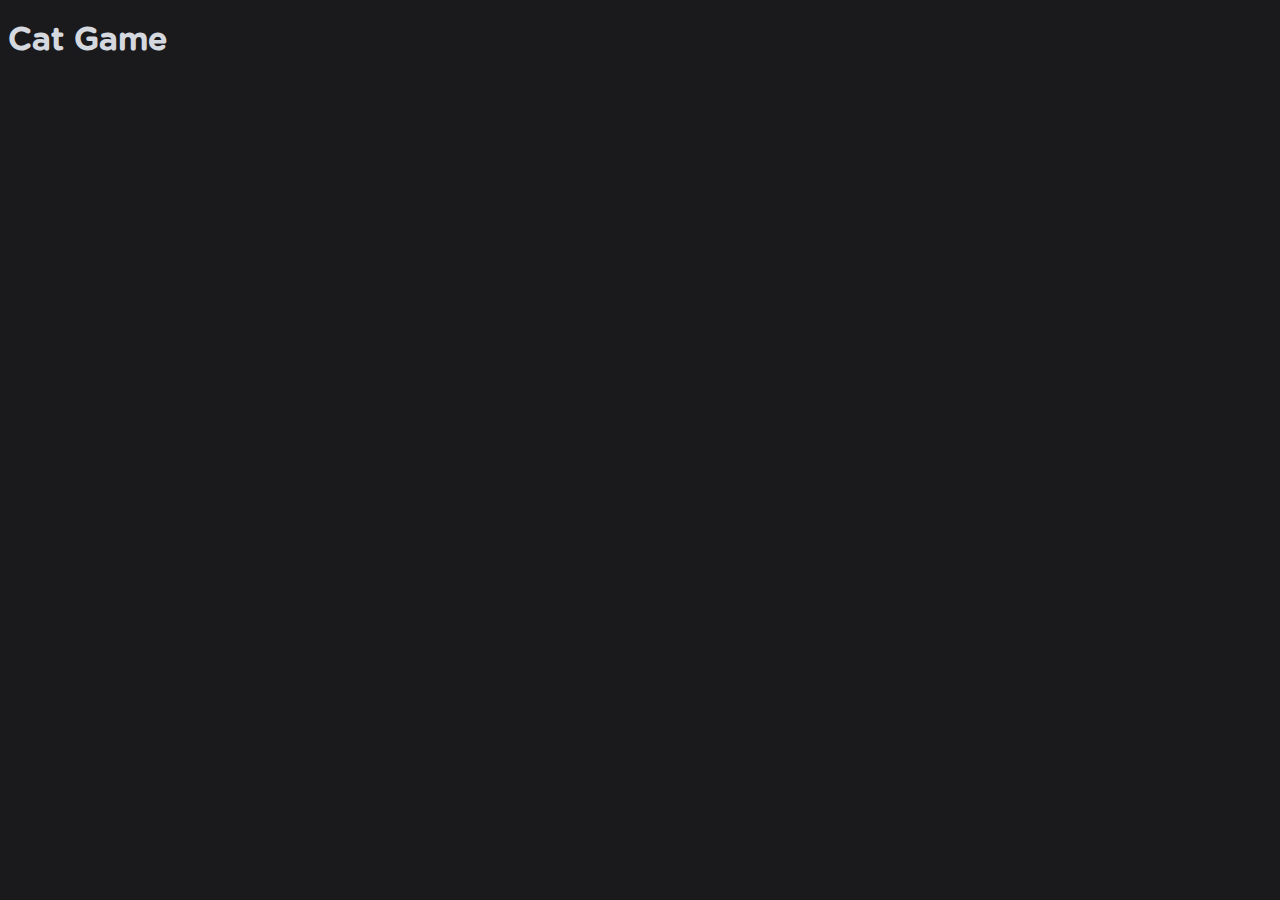
==== index.html @ b8b955e3 "Added a bunch of bootstrap files" ====
<!DOCTYPE html>
<html>

<head>
    <title>Catch the Cat</title>

    <link rel="stylesheet" type="text/css" href="css/styles.css" />

    <script type="text/javascript" src="lib/jquery-1.11.1.min.js"></script>
</head>

<body>
    <h1>Cat Game</h1>
</body>

</html>
---- css/styles.css ----
@font-face {
    font-family: 'GothamRounded';
    src: url('../assets/fonts/gotham-rounded-medium.otf');
}
html, body {
    font-family: "GothamRounded", Helvetica, Arial, sans-serif;
    background-color: #1A1A1D;
    color: #D5D8DF;
}
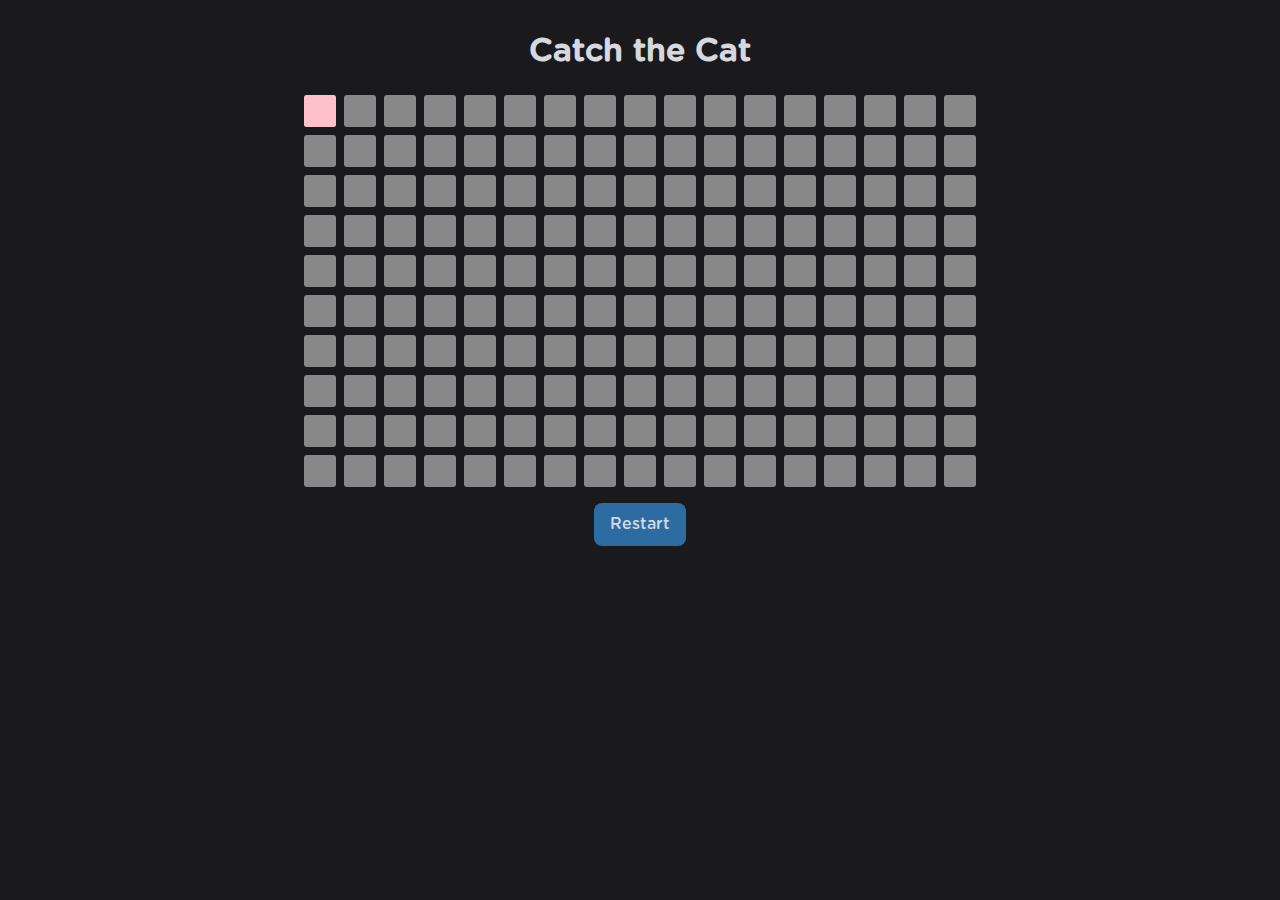
==== commit eeb10798: "Created basic object specifications" ====
--- a/index.html
+++ b/index.html
@@ -7,10 +7,16 @@
     <link rel="stylesheet" type="text/css" href="css/styles.css" />
 
     <script type="text/javascript" src="lib/jquery-1.11.1.min.js"></script>
+    <script type="text/javascript" src="js/cat.js"></script>
+    <script type="text/javascript" src="js/tile.js"></script>
+    <script type="text/javascript" src="js/board.js"></script>
+    <script type="text/javascript" src="js/game.js"></script>
 </head>
 
 <body>
-    <h1>Cat Game</h1>
+    <h1>Catch the Cat</h1>
+    <div id="board"></div>
+    <div id="restart-game" class="button">Restart</div>
 </body>
 
-</html>+</html>
--- a/css/styles.css
+++ b/css/styles.css
@@ -6,4 +6,55 @@
     font-family: "GothamRounded", Helvetica, Arial, sans-serif;
     background-color: #1A1A1D;
     color: #D5D8DF;
-}+    text-align: center;
+}
+h1 {
+    margin-top: 32px;
+}
+#board {
+    position: relative;
+    overflow: hidden;
+    margin: 0 auto;
+    margin-bottom: 12px;
+}
+.tile {
+    cursor: pointer;
+    float: left;
+    top: 0px;
+    left: 0px;
+    background-color: #888;
+    width: 32px;
+    height: 32px;
+    border-radius: 3px;
+    margin: 4px;
+}
+.tile.hover {
+    background-color: #f00;
+}
+.tile.selected {
+    background-color: #0f0;
+}
+.cat {
+    cursor: pointer;
+    position: absolute;
+    top: 0px;
+    left: 0px;
+    width: 32px;
+    height: 32px;
+    margin: 4px;
+    background-color: pink;
+    border-radius: 3px;
+}
+.cat.hover {
+    /* change image */
+}
+.button {
+    cursor: pointer;
+    display: inline-block;
+    background-color: #2D6BA3;
+    padding: 12px 16px;
+    border-radius: 8px;
+}
+.button.hover {
+    background-color: #4E89BE;
+}
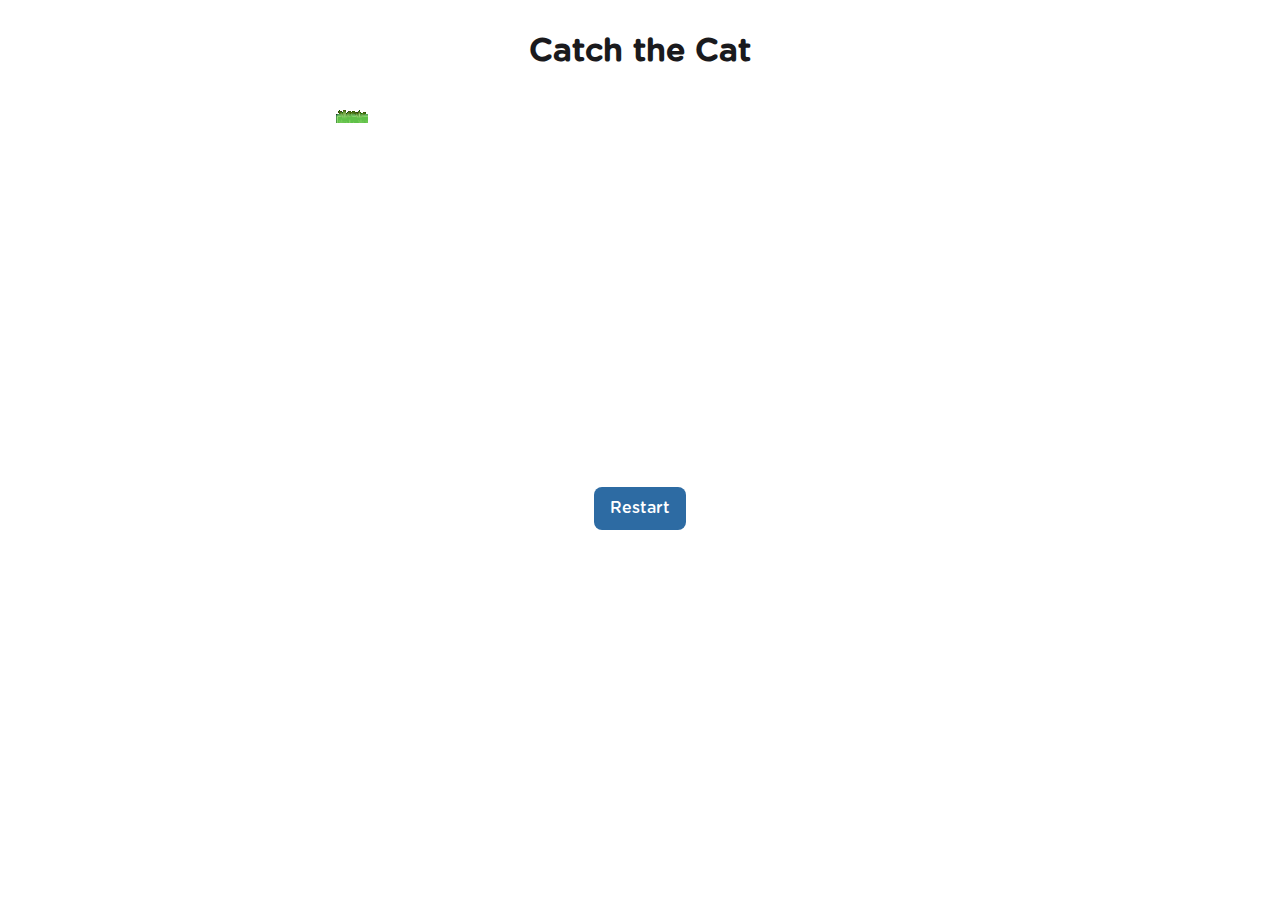
==== commit 1febcab5: "Added some assets and spritesheet integration" ====
--- a/index.html
+++ b/index.html
@@ -8,6 +8,7 @@
 
     <script type="text/javascript" src="lib/jquery-1.11.1.min.js"></script>
     <script type="text/javascript" src="js/cat.js"></script>
+    <script type="text/javascript" src="js/tree.js"></script>
     <script type="text/javascript" src="js/tile.js"></script>
     <script type="text/javascript" src="js/board.js"></script>
     <script type="text/javascript" src="js/game.js"></script>
--- a/css/styles.css
+++ b/css/styles.css
@@ -4,8 +4,8 @@
 }
 html, body {
     font-family: "GothamRounded", Helvetica, Arial, sans-serif;
-    background-color: #1A1A1D;
-    color: #D5D8DF;
+    background-color: #FFF;
+    color: #1A1A1D;
     text-align: center;
 }
 h1 {
@@ -13,20 +13,39 @@
 }
 #board {
     position: relative;
-    overflow: hidden;
     margin: 0 auto;
     margin-bottom: 12px;
 }
+
+.entity {
+    position: absolute;
+    background-size: 48px 81px;
+    width: 48px;
+    height: 81px;
+}
+
+
+
+#tree-mask {
+    cursor: pointer;
+    display: none;
+    background-image: url("../assets/images/tree.png");
+    top: 0px;
+    left: 0px;
+    opacity: 0.7;
+}
+
+
+
 .tile {
     cursor: pointer;
-    float: left;
+    position: absolute;
+    background-image: url("../assets/images/grass.png");
+    background-size: 48px 81px;
+    width: 48px;
+    height: 81px;
     top: 0px;
     left: 0px;
-    background-color: #888;
-    width: 32px;
-    height: 32px;
-    border-radius: 3px;
-    margin: 4px;
 }
 .tile.hover {
     background-color: #f00;
@@ -35,6 +54,7 @@
     background-color: #0f0;
 }
 .cat {
+    display: none;
     cursor: pointer;
     position: absolute;
     top: 0px;
@@ -50,6 +70,7 @@
 }
 .button {
     cursor: pointer;
+    color: #FFF;
     display: inline-block;
     background-color: #2D6BA3;
     padding: 12px 16px;
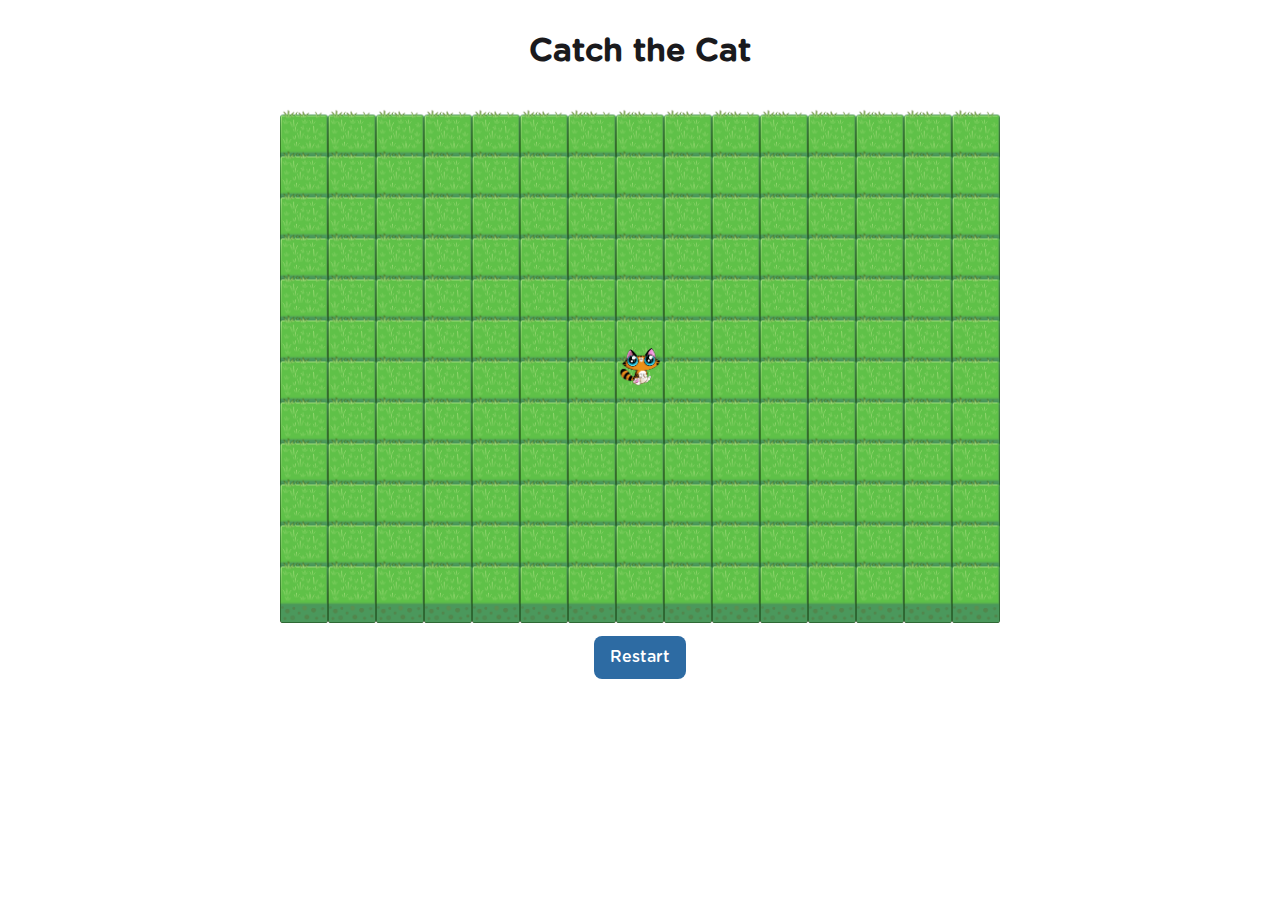
==== commit b5f1a2bb: "Updated coordinate storage and integrated cat" ====
--- a/index.html
+++ b/index.html
@@ -17,6 +17,7 @@
 <body>
     <h1>Catch the Cat</h1>
     <div id="board"></div>
+    <div id="board-hit"></div>
     <div id="restart-game" class="button">Restart</div>
 </body>
 
--- a/css/styles.css
+++ b/css/styles.css
@@ -16,54 +16,38 @@
     margin: 0 auto;
     margin-bottom: 12px;
 }
+#board-hit {
+    cursor: pointer;
+    position: absolute;
+    top: 0px;
+    left: 0px;
+    z-index: 100000000;
+}
 
 .entity {
     position: absolute;
     background-size: 48px 81px;
     width: 48px;
     height: 81px;
+    top: 0px;
+    left: 0px;
 }
 
 
 
 #tree-mask {
-    cursor: pointer;
     display: none;
     background-image: url("../assets/images/tree.png");
-    top: 0px;
-    left: 0px;
     opacity: 0.7;
 }
-
-
-
+.tree {
+    background-image: url("../assets/images/tree.png");
+}
 .tile {
-    cursor: pointer;
-    position: absolute;
     background-image: url("../assets/images/grass.png");
-    background-size: 48px 81px;
-    width: 48px;
-    height: 81px;
-    top: 0px;
-    left: 0px;
-}
-.tile.hover {
-    background-color: #f00;
-}
-.tile.selected {
-    background-color: #0f0;
 }
 .cat {
-    display: none;
-    cursor: pointer;
-    position: absolute;
-    top: 0px;
-    left: 0px;
-    width: 32px;
-    height: 32px;
-    margin: 4px;
-    background-color: pink;
-    border-radius: 3px;
+    background-image: url("../assets/images/cat.png");
 }
 .cat.hover {
     /* change image */
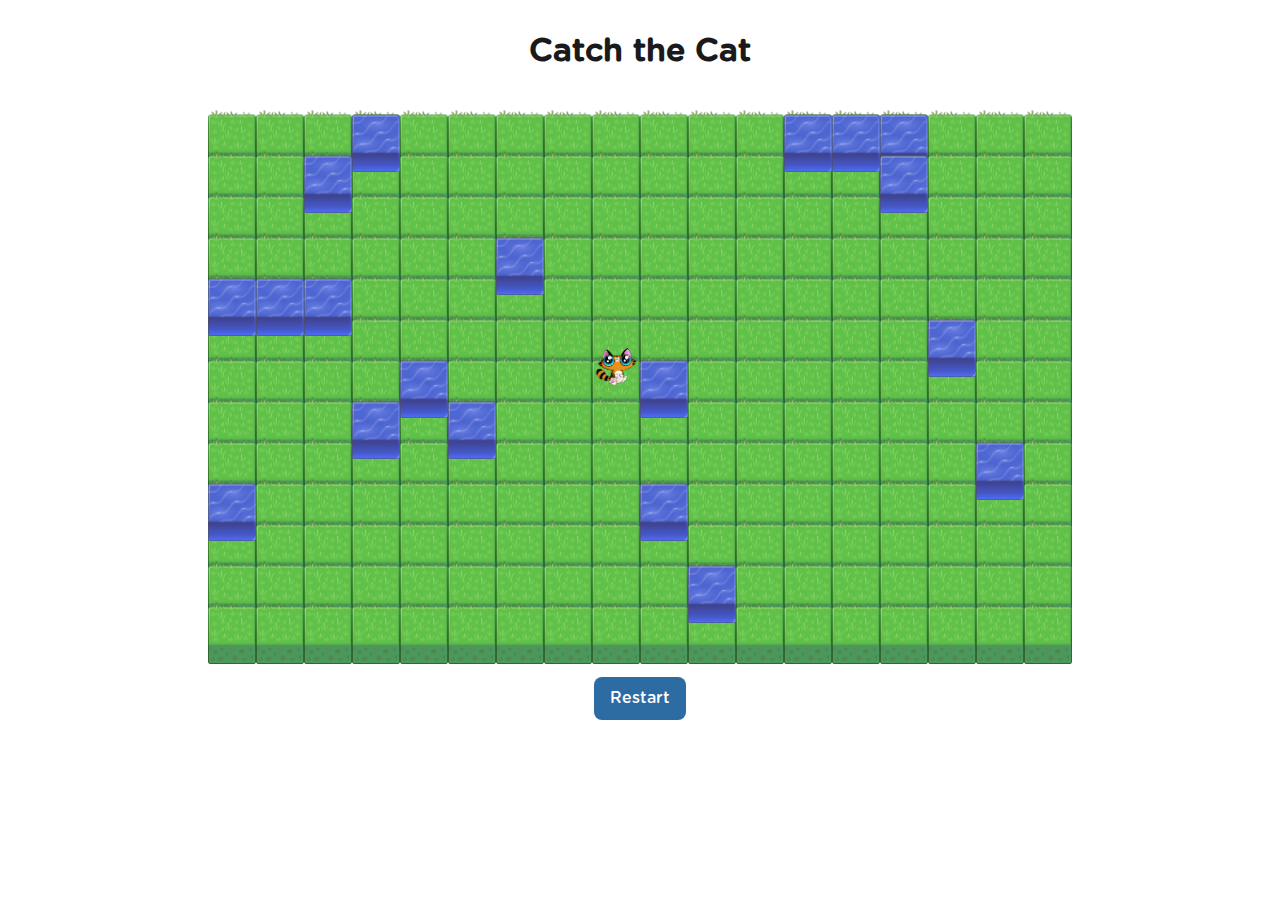
==== commit 32e6a6cd: "Added puddle object and primitive cat movement" ====
--- a/index.html
+++ b/index.html
@@ -9,6 +9,7 @@
     <script type="text/javascript" src="lib/jquery-1.11.1.min.js"></script>
     <script type="text/javascript" src="js/cat.js"></script>
     <script type="text/javascript" src="js/tree.js"></script>
+    <script type="text/javascript" src="js/puddle.js"></script>
     <script type="text/javascript" src="js/tile.js"></script>
     <script type="text/javascript" src="js/board.js"></script>
     <script type="text/javascript" src="js/game.js"></script>
--- a/css/styles.css
+++ b/css/styles.css
@@ -40,11 +40,14 @@
     background-image: url("../assets/images/tree.png");
     opacity: 0.7;
 }
+.tile {
+    background-image: url("../assets/images/grass.png");
+}
+.puddle {
+    background-image: url("../assets/images/water.png");
+}
 .tree {
     background-image: url("../assets/images/tree.png");
-}
-.tile {
-    background-image: url("../assets/images/grass.png");
 }
 .cat {
     background-image: url("../assets/images/cat.png");
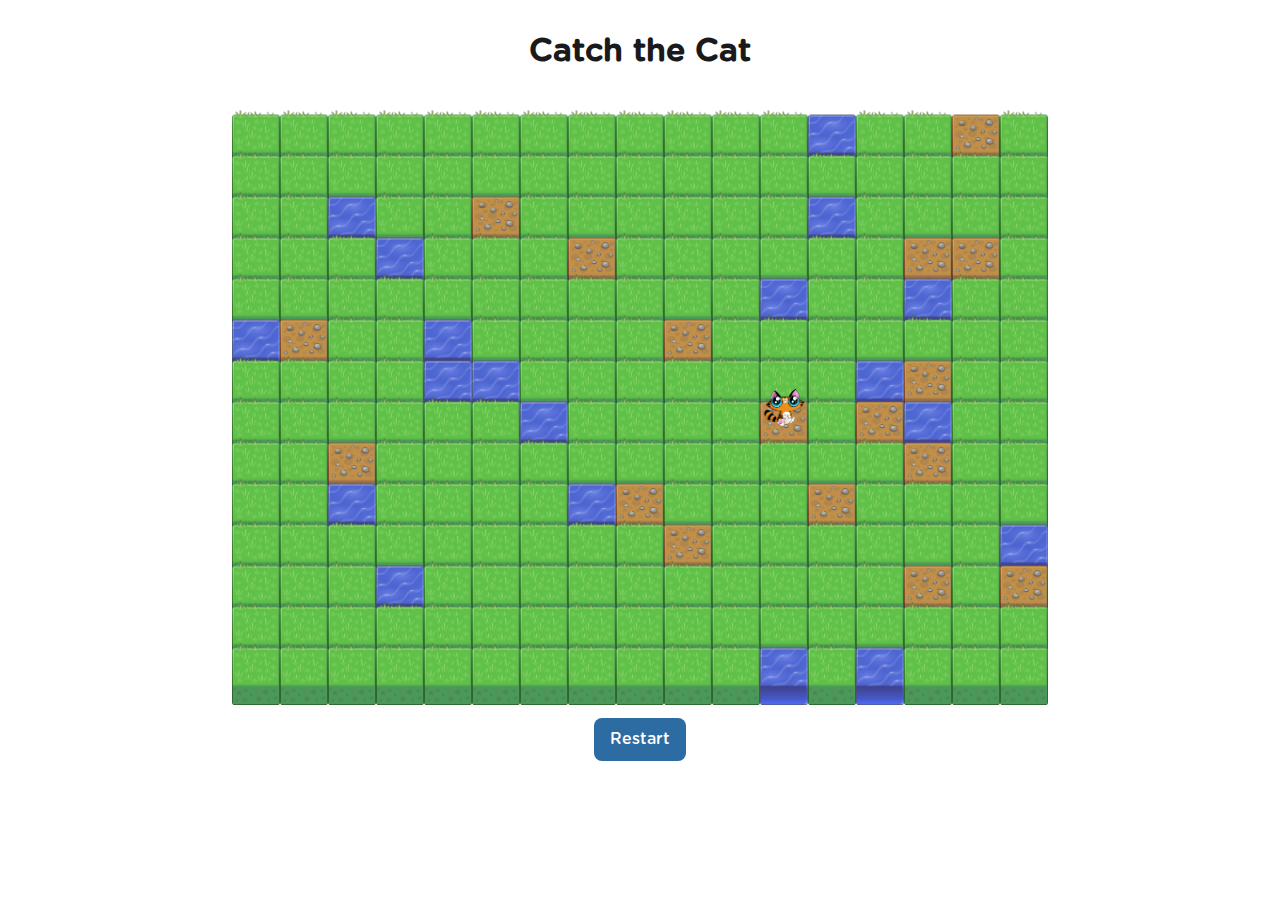
==== commit 43dcd1ab: "Cleaned up tile generalization and made dirt tiles untreeable" ====
--- a/index.html
+++ b/index.html
@@ -9,7 +9,6 @@
     <script type="text/javascript" src="lib/jquery-1.11.1.min.js"></script>
     <script type="text/javascript" src="js/cat.js"></script>
     <script type="text/javascript" src="js/tree.js"></script>
-    <script type="text/javascript" src="js/puddle.js"></script>
     <script type="text/javascript" src="js/tile.js"></script>
     <script type="text/javascript" src="js/board.js"></script>
     <script type="text/javascript" src="js/game.js"></script>
--- a/css/styles.css
+++ b/css/styles.css
@@ -43,7 +43,10 @@
 .tile {
     background-image: url("../assets/images/grass.png");
 }
-.puddle {
+.tile.dirt {
+    background-image: url("../assets/images/dirt.png");
+}
+.tile.puddle {
     background-image: url("../assets/images/water.png");
 }
 .tree {
